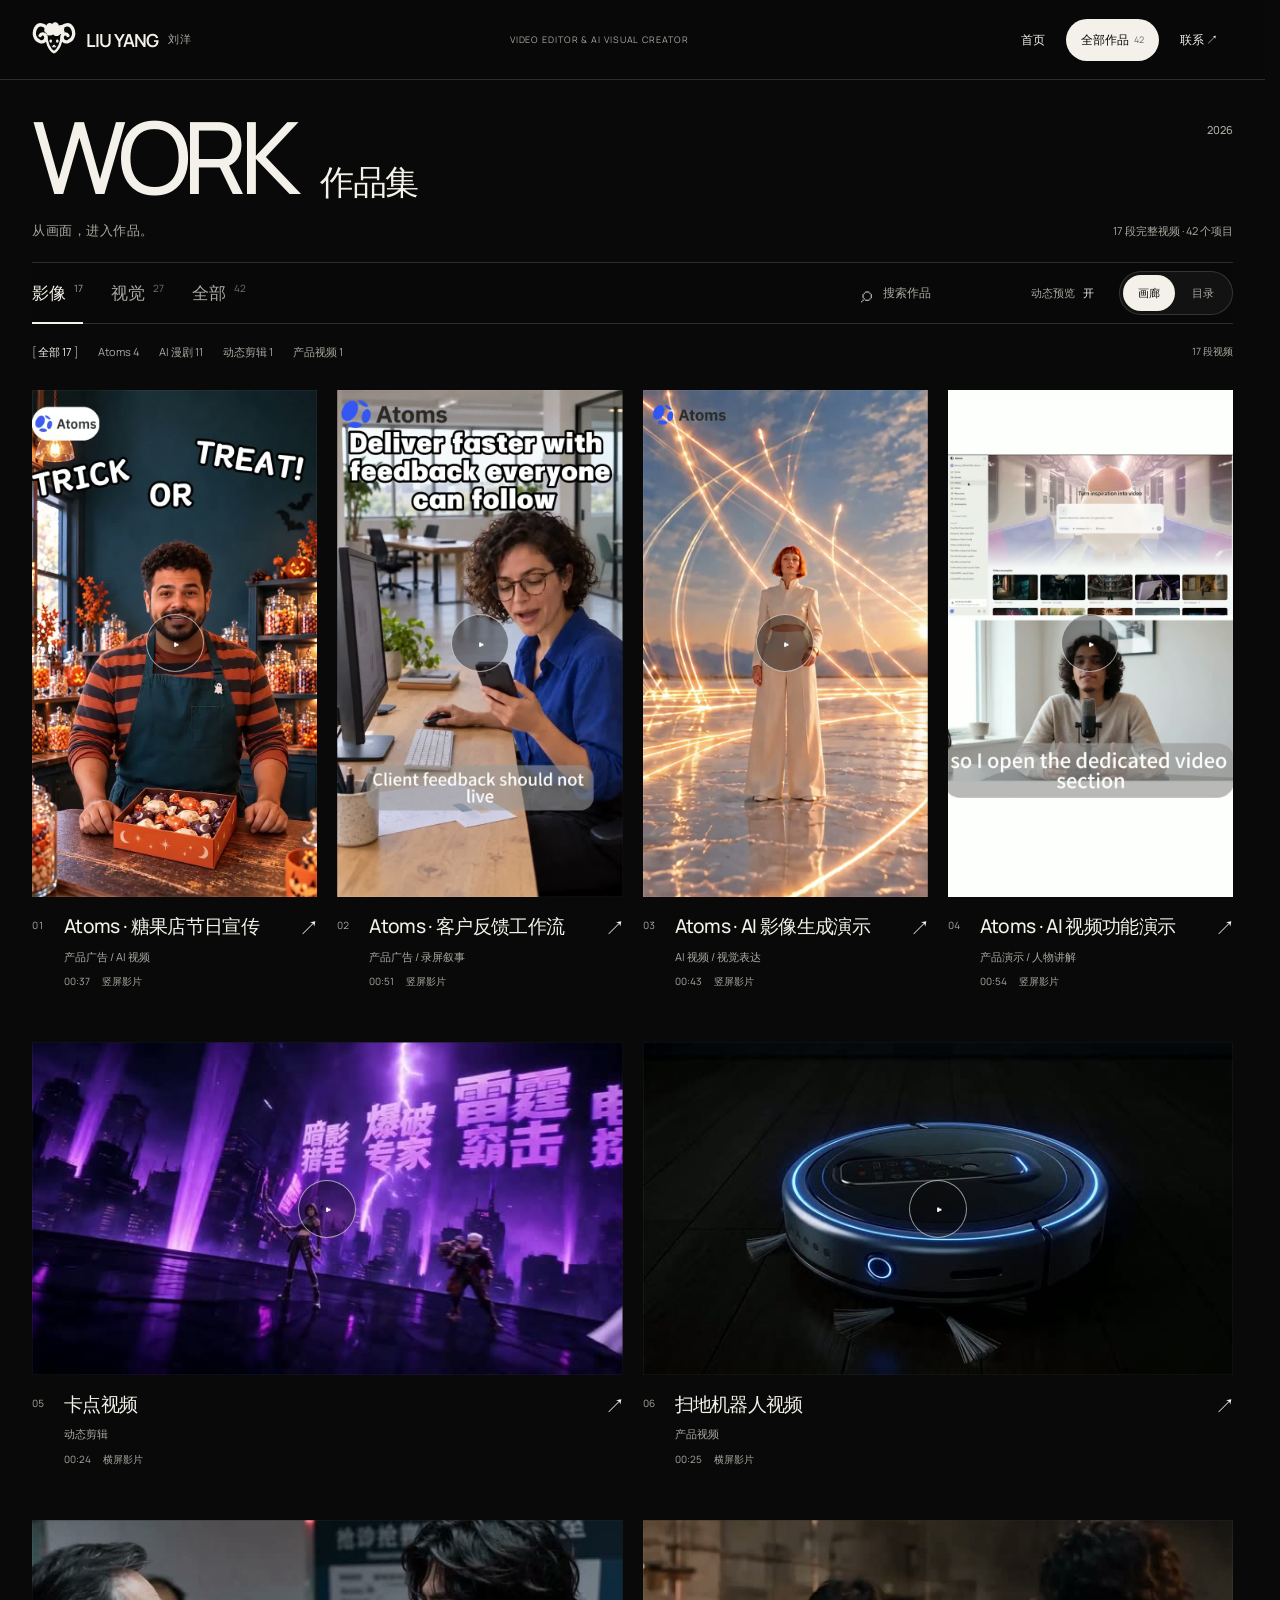
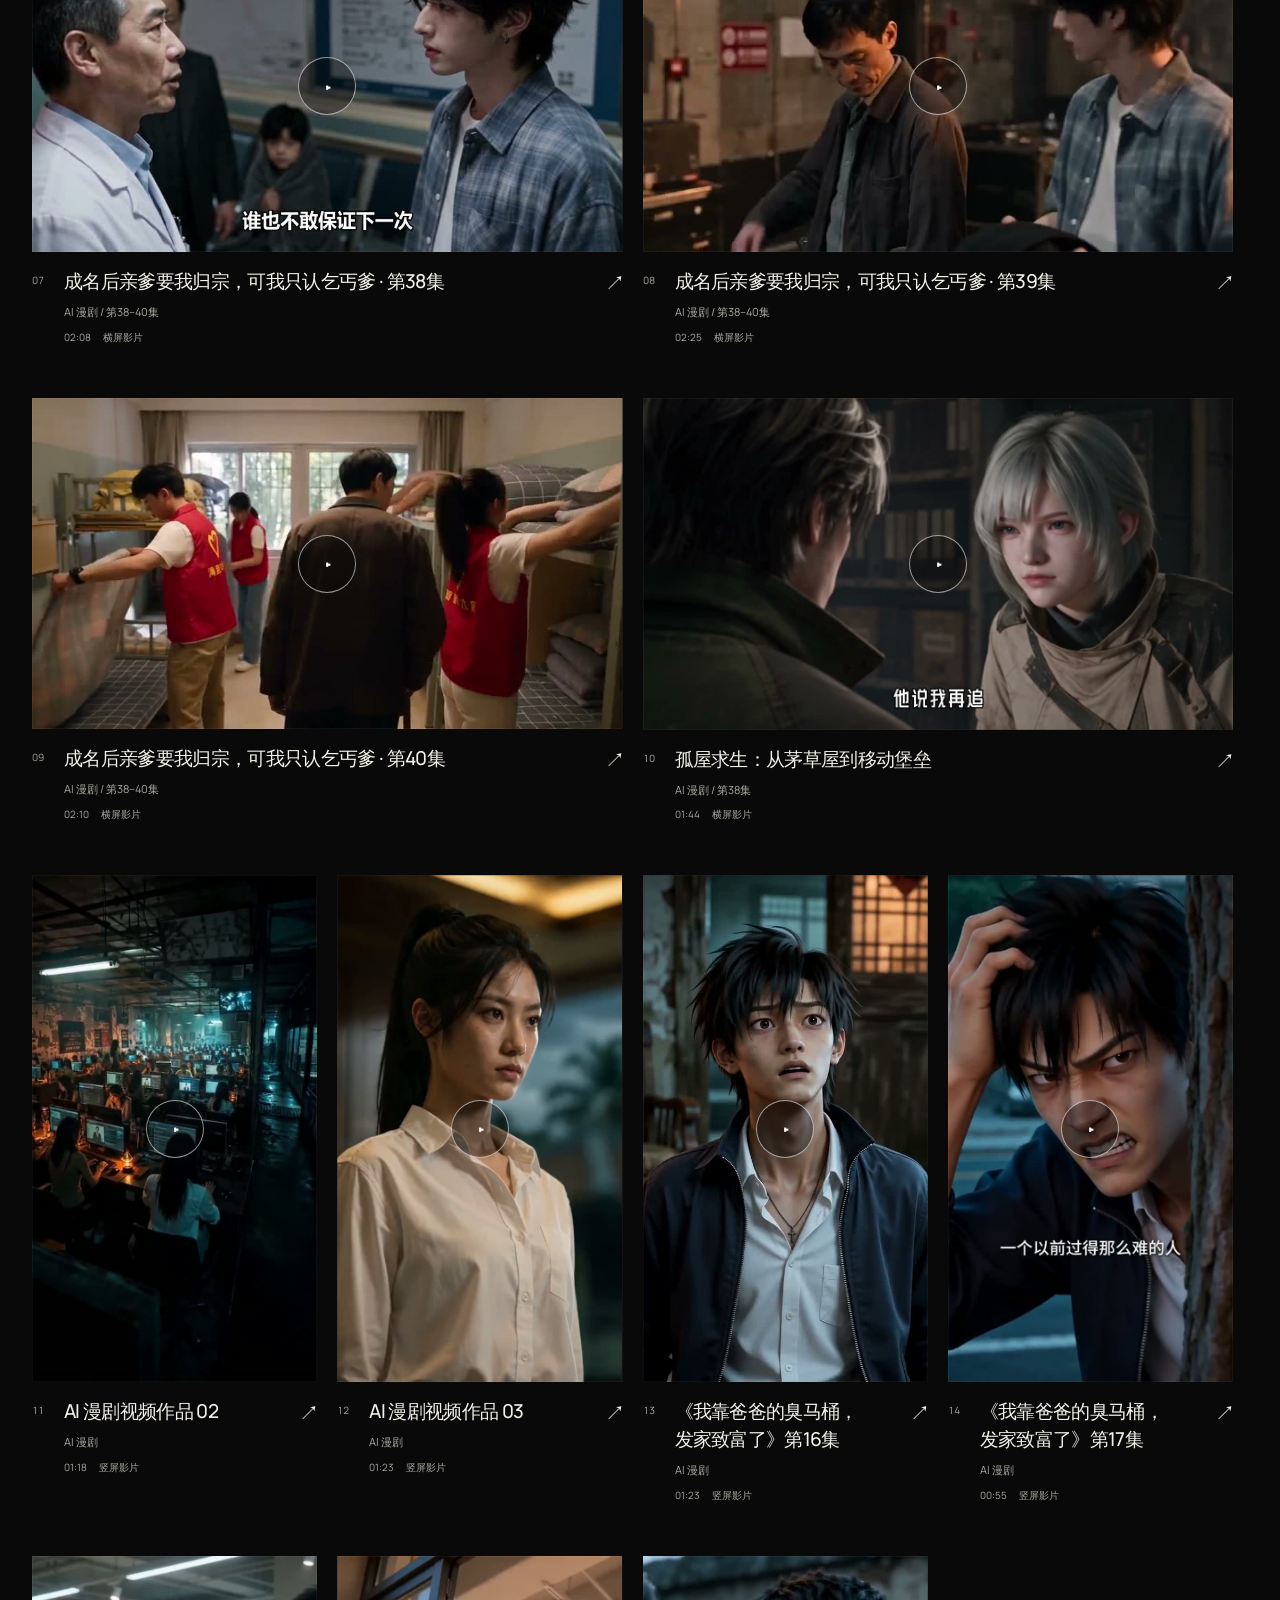
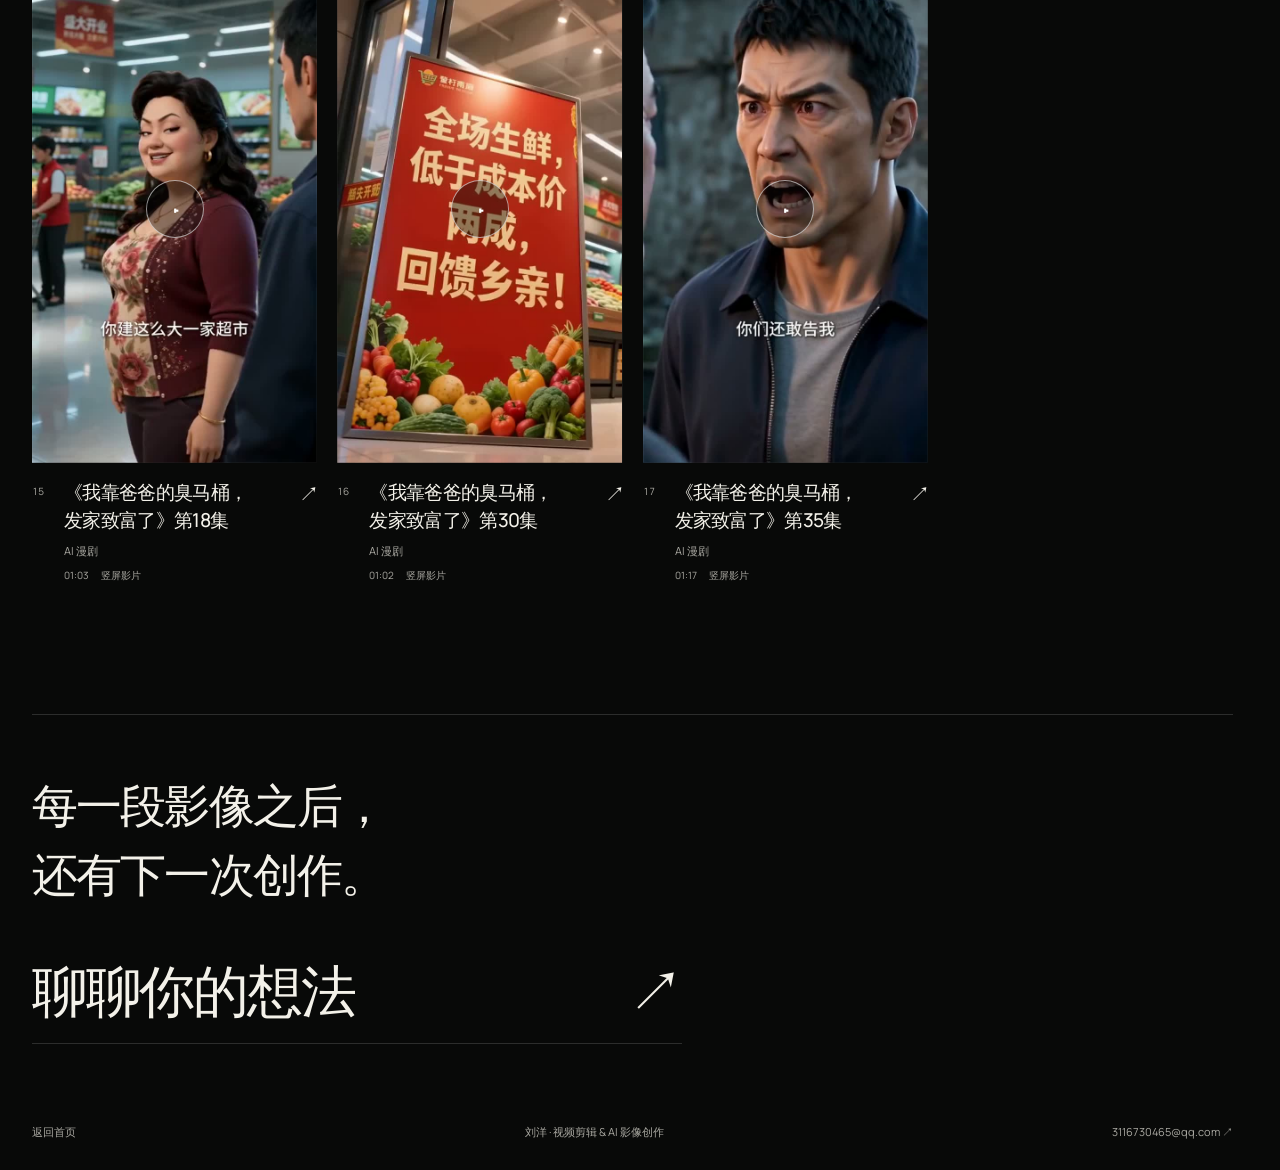
==== works.html @ f95d83c1 "Publish public video portfolio" ====
<!doctype html>
<html lang="zh-CN"><head><meta charset="utf-8"><meta name="viewport" content="width=device-width,initial-scale=1"><meta name="theme-color" content="#080908"><title>全部作品 · 刘洋 LIU YANG</title><meta name="description" content="刘洋的视频剪辑、AI 影像与商业视觉作品。17 段完整视频，42 个项目。"><link rel="icon" href="brand/aries-favicon.svg?v=horn-2" type="image/svg+xml"><link rel="stylesheet" href="works.css"><link rel="stylesheet" href="brand.css"></head><body>
<a class="skip" href="#collection">跳到作品</a>
<header class="archive-nav"><a class="identity brand-lockup" href="index.html" aria-label="刘洋，首页"><img class="brand-symbol" src="brand/aries-mark.svg?v=horn-2" alt="" width="44" height="38"><span class="brand-name">LIU YANG<small>刘洋</small></span></a><span class="nav-discipline">VIDEO EDITOR & AI VISUAL CREATOR</span><nav aria-label="主导航"><a href="index.html">首页</a><a href="works.html" aria-current="page">全部作品 <small>42</small></a><a href="index.html?panel=contact">联系 ↗</a></nav></header>
<main>
<section class="archive-intro" aria-labelledby="archive-heading"><p class="intro-kicker">影像 / 视觉 / 创作</p><h1 id="archive-heading"><span>WORK</span><span class="intro-translation">作品集</span><sup>2026</sup></h1><div class="intro-caption"><p>从画面，进入作品。</p><span>17 段完整视频 · 42 个项目</span></div></section>
<section id="collection" aria-label="作品目录">
<div class="collection-toolbar"><div class="scope-tabs" role="group" aria-label="作品范围"><button data-scope="video" aria-pressed="true">影像 <small>17</small></button><button data-scope="visual" aria-pressed="false">视觉 <small>27</small></button><button data-scope="all" aria-pressed="false">全部 <small>42</small></button></div><div class="toolbar-right"><div class="search"><label class="sr-only" for="search">搜索作品名称、类型或简介</label><span aria-hidden="true">⌕</span><input id="search" type="search" placeholder="搜索作品" autocomplete="off"><button id="close-search" type="button" aria-label="收起搜索">×</button></div><button id="preview-toggle" aria-pressed="true">动态预览 <span>开</span></button><div class="view-toggle" role="group" aria-label="显示方式"><button data-view="grid" aria-pressed="true" aria-label="画廊视图">画廊</button><button data-view="list" aria-pressed="false" aria-label="目录视图">目录</button></div></div></div>
<div class="filter-line"><div id="filters" role="group" aria-label="按类型筛选"></div><p id="result-count" aria-live="polite">17 段视频</p></div>
<div class="collection-grid" id="collection-grid"></div><div id="empty-state" hidden><h2>没有找到匹配作品</h2><p>试试其他关键词，或返回完整目录。</p><button id="clear-search">清除筛选 ↗</button></div>
</section>
<footer class="archive-footer"><p>每一段影像之后，<br>还有下一次创作。</p><a class="footer-contact" href="index.html?panel=contact">聊聊你的想法 <span>↗</span></a><div class="footer-bottom"><a href="index.html">返回首页</a><span>刘洋 · 视频剪辑 & AI 影像创作</span><a href="mailto:3116730465@qq.com">3116730465@qq.com ↗</a></div></footer>
</main>
<dialog id="project-dialog" aria-labelledby="viewer-title"><div class="viewer-top"><a href="index.html" class="viewer-brand brand-lockup" aria-label="刘洋，首页"><img class="brand-symbol" src="brand/aries-mark.svg?v=horn-2" alt="" width="44" height="38"><span class="brand-name">LIU YANG<small>刘洋</small></span></a><span id="viewer-category"></span><span id="viewer-position"></span><button id="close-viewer" aria-label="关闭作品">返回作品 <span>×</span></button></div><div class="viewer-layout"><div class="viewer-stage"><div id="media-container"></div><p id="media-error" role="status" hidden>媒体文件暂时无法打开，请关闭后重试。</p></div><aside class="viewer-info"><p class="eyebrow" id="viewer-kicker">PROJECT VIEW</p><h2 id="viewer-title"></h2><p id="viewer-meta"></p><div class="summary-block"><span>关于这件作品</span><p id="viewer-summary"></p></div><div id="media-tabs" role="group" aria-label="同一项目的其他内容"></div><div class="viewer-nav"><button id="previous-entry">← 上一部</button><button id="next-entry">下一部 →</button></div><p class="viewer-hint">保持原始画幅 · 点击画面控制播放</p></aside></div></dialog>
<script src="portfolio-data.js"></script><script src="video-meta.js"></script><script src="works.js"></script></body></html>
---- works.css ----
@font-face{font-family:Manrope;src:url(fonts/manrope-variable.woff2) format("woff2");font-weight:200 800;font-display:swap}
:root{--ink:#080908;--paper:#f3f1e9;--muted:#aaa9a2;--rule:#ffffff25;--ease:cubic-bezier(.16,1,.3,1)}*{box-sizing:border-box}html{background:var(--ink);color:var(--paper);font-family:Manrope,"Microsoft YaHei",sans-serif;scroll-behavior:smooth}body{margin:0}button,input{font:inherit}button{cursor:pointer;color:inherit;border:0;background:none}a{color:inherit;text-decoration:none}button,a{-webkit-tap-highlight-color:transparent;touch-action:manipulation}button:focus-visible,a:focus-visible,input:focus-visible{outline:2px solid var(--paper);outline-offset:5px}button:disabled{opacity:.4;cursor:default}.sr-only{position:absolute;width:1px;height:1px;overflow:hidden;clip:rect(0,0,0,0)}.skip{position:fixed;left:20px;top:-100px;padding:12px 20px;background:var(--paper);color:var(--ink);z-index:100}.skip:focus{top:10px}
.archive-nav{height:80px;padding:0 32px;display:flex;align-items:center;justify-content:space-between;gap:20px;border-bottom:1px solid var(--rule);position:sticky;top:0;background:#080908f5;z-index:20}.identity{display:flex;align-items:baseline;gap:13px;font-size:25px;letter-spacing:-1px;font-weight:600;white-space:nowrap}.identity span{font-size:13px;font-weight:400;letter-spacing:2px}.nav-discipline{font-size:9px;letter-spacing:.1em;color:var(--muted)}.archive-nav nav{display:flex;gap:6px}.archive-nav nav a{font-size:12px;min-height:42px;padding:11px 15px;border-radius:30px;display:flex;align-items:center;gap:5px;transition:background .25s,color .25s}.archive-nav nav a:hover{background:#ffffff18}.archive-nav nav a[aria-current]{background:var(--paper);color:var(--ink)}.archive-nav small{font-size:9px;opacity:.6}main{margin:0 32px}.archive-intro{padding:40px 0 35px}.intro-kicker{font-size:11px;letter-spacing:.16em;color:var(--muted);margin:0 0 5px}.archive-intro h1{display:flex;align-items:baseline;gap:27px;font-weight:500;font-size:clamp(80px,9.4vw,150px);line-height:1.05;letter-spacing:-.075em;margin:0;overflow:hidden}.archive-intro h1>span{animation:title-enter .8s var(--ease) both}.archive-intro h1 .intro-translation{font-size:.34em;letter-spacing:-.04em;animation-delay:.08s}.archive-intro h1 sup{font-size:11px;letter-spacing:0;align-self:flex-start;margin-top:20px;margin-left:auto;color:var(--muted)}.intro-caption{display:flex;align-items:baseline;justify-content:space-between;margin-top:18px;color:var(--muted);gap:15px}.intro-caption p{margin:0;font-size:13px;letter-spacing:.04em}.intro-caption>span{font-size:11px}@keyframes title-enter{from{transform:translateY(100%)}to{transform:none}}
.collection-toolbar{display:flex;align-items:center;justify-content:space-between;gap:20px;position:sticky;top:80px;z-index:12;background:#080908f8;padding:12px 0;border-top:1px solid var(--rule);border-bottom:1px solid var(--rule)}.scope-tabs{display:flex;gap:28px}.scope-tabs button{min-height:44px;padding:9px 0;color:var(--muted);font-size:17px;white-space:nowrap;position:relative}.scope-tabs small{font-size:10px;vertical-align:super;margin-left:5px;opacity:.65}.scope-tabs button[aria-pressed=true]{color:var(--paper)}.scope-tabs button::after{position:absolute;content:"";bottom:-13px;left:0;right:0;height:2px;background:var(--paper);transform:scaleX(0);transform-origin:left;transition:transform .3s var(--ease)}.scope-tabs button[aria-pressed=true]::after{transform:scaleX(1)}.scope-tabs button:hover{color:#fff}.toolbar-right{display:flex;align-items:center;gap:25px}.search{display:flex;align-items:center;gap:9px;min-height:44px}.search>span[aria-hidden]{font-size:22px;line-height:1;color:var(--muted)}.search input{border:0;background:transparent;width:125px;min-width:0;font-size:12px;min-height:40px;color:var(--paper);outline-offset:0}.search input::placeholder{color:var(--muted)}#preview-toggle{min-height:44px;font-size:11px;color:var(--muted);white-space:nowrap;padding:0}#preview-toggle span{color:var(--paper);margin-left:6px}#preview-toggle:hover{color:#fff}.view-toggle{display:flex;gap:2px;padding:3px;background:#ffffff0b;border:1px solid var(--rule);border-radius:30px}.view-toggle button{min-height:36px;padding:8px 15px;font-size:11px;border-radius:30px;color:var(--muted);transition:background .25s,color .25s}.view-toggle button[aria-pressed=true]{background:var(--paper);color:var(--ink)}.filter-line{display:flex;justify-content:space-between;align-items:center;gap:15px;padding:14px 0 23px}#filters{display:flex;flex-wrap:wrap;gap:4px 20px}#filters button{font-size:11px;min-height:40px;padding:8px 0;color:var(--muted);white-space:nowrap;transition:color .25s}#filters button[aria-pressed=true]{color:var(--paper)}#filters button[aria-pressed=true]::before{content:"[ ";color:var(--muted)}#filters button[aria-pressed=true]::after{content:" ]";color:var(--muted)}#filters button:hover{color:#fff}#result-count{font-size:10px;white-space:nowrap;margin:0;color:var(--muted)}
.collection-grid{display:grid;grid-template-columns:repeat(12,minmax(0,1fr));gap:52px 20px;min-height:200px;align-items:start}.work-card{grid-column:span 6;min-width:0;text-align:left;display:flex;flex-direction:column;padding:0;color:var(--paper);position:relative}.work-card.is-portrait{grid-column:span 3}.work-card.is-image{grid-column:span 4}.card-media{width:100%;aspect-ratio:var(--ratio,16/9);background:#131513;position:relative;overflow:hidden;display:block;isolation:isolate}.card-media img,.card-preview{width:100%;height:100%;position:absolute;inset:0;object-fit:contain;display:block}.card-media img{transition:opacity .35s,transform .8s var(--ease)}.card-preview{opacity:0;transition:opacity .45s;background:var(--ink)}.is-previewing .card-preview{opacity:1}.is-previewing .card-media img{opacity:0}.card-media::after{content:"";position:absolute;inset:0;box-shadow:inset 0 0 0 1px #ffffff0b;pointer-events:none}.work-card:hover .card-media img{transform:scale(1.012)}.play-mark{position:absolute;left:50%;top:50%;transform:translate(-50%,-50%);width:58px;height:58px;border:1px solid #ffffff90;border-radius:50%;background:#08090866;display:grid;place-items:center;color:#fff;z-index:2;transition:opacity .25s,background .25s,transform .4s var(--ease);font-size:17px}.play-mark .play-glyph{margin-left:3px}.preview-caption{position:absolute;left:12px;right:12px;bottom:12px;font-size:10px;letter-spacing:.02em;color:#fff;background:#080908cc;border:1px solid #ffffff24;padding:8px 10px;display:flex;justify-content:space-between;opacity:0;transform:translateY(5px);transition:.25s;z-index:3;pointer-events:none}.is-previewing .preview-caption{opacity:1;transform:none}.is-previewing .play-mark{opacity:0}.work-card:focus-visible .play-mark{background:var(--paper);color:var(--ink)}.card-copy{width:100%;padding-top:16px;display:grid;grid-template-columns:22px 1fr 18px;gap:10px;align-items:start}.card-number{font-size:10px;font-variant-numeric:tabular-nums;padding-top:5px;color:var(--muted)}.card-title{font-size:clamp(17px,1.5vw,23px);line-height:1.45;font-weight:500;letter-spacing:-.035em;margin:0;overflow-wrap:anywhere}.card-tag{display:block;font-size:11px;color:var(--muted);margin:7px 0 0;line-height:1.7}.card-details{display:flex;flex-wrap:wrap;gap:5px 12px;margin-top:7px;color:var(--muted);font-size:10px;line-height:1.7}.card-arrow{font-size:20px;line-height:1.5;transition:transform .3s var(--ease)}.work-card:hover .card-arrow{transform:translate(3px,-3px)}.is-reveal-pending .card-media{clip-path:inset(0 0 100% 0);opacity:.2}.is-reveal-pending .card-copy{opacity:0;transform:translateY(14px)}.work-card.is-revealed .card-media{clip-path:inset(0);opacity:1;transition:clip-path .7s var(--ease),opacity .55s;transition-delay:var(--reveal-delay,0ms)}.work-card.is-revealed .card-copy{opacity:1;transform:none;transition:opacity .6s,transform .7s var(--ease);transition-delay:calc(var(--reveal-delay,0ms) + 90ms)}
.collection-grid.is-list{grid-template-columns:1fr;gap:0}.is-list .work-card{grid-column:1;display:grid;grid-template-columns:minmax(0,1fr) 220px;gap:38px;padding:27px 0;border-top:1px solid var(--rule);align-items:center}.is-list .work-card:last-child{border-bottom:1px solid var(--rule)}.is-list .card-media{order:2;aspect-ratio:16/10;max-height:170px}.is-list .card-copy{padding:0;grid-template-columns:50px 1fr 30px;gap:20px}.is-list .card-title{font-size:clamp(23px,2.8vw,42px);letter-spacing:-.045em;line-height:1.3}.is-list .card-number{padding-top:10px}.is-list .card-tag{font-size:12px}.is-list .card-arrow{font-size:26px}.is-list .work-card:hover .card-copy{transform:translateX(8px);transition:transform .4s var(--ease)}.is-list .play-mark{width:46px;height:46px;font-size:14px}.is-list .preview-caption{font-size:9px;left:7px;right:7px;bottom:7px;padding:6px}.is-list .preview-caption>span:last-child{display:none}
#empty-state{text-align:center;padding:90px 20px 120px}#empty-state h2{font-size:32px;font-weight:500}#empty-state p{color:var(--muted);font-size:13px}#empty-state button{border:1px solid var(--rule);border-radius:25px;padding:12px 20px;min-height:44px;margin-top:15px}.archive-footer{margin-top:130px;border-top:1px solid var(--rule);padding:55px 0 30px}.archive-footer>p{font-size:clamp(26px,3.6vw,50px);line-height:1.5;letter-spacing:-.04em;margin:0 0 30px}.footer-contact{display:flex;align-items:center;justify-content:space-between;max-width:650px;font-size:clamp(24px,4.4vw,65px);letter-spacing:-.04em;line-height:1.5;padding:10px 0;border-bottom:1px solid var(--rule)}.footer-contact>span{transition:transform .4s var(--ease)}.footer-contact:hover>span{transform:translate(7px,-7px)}.footer-bottom{display:flex;justify-content:space-between;gap:20px;margin-top:80px;font-size:11px;color:var(--muted)}.footer-bottom a:hover{color:var(--paper)}
#project-dialog{position:fixed;inset:0;max-width:none;max-height:none;width:100%;height:100%;margin:0;padding:0;border:0;background:var(--ink);color:var(--paper);overflow:hidden}#project-dialog::backdrop{background:var(--ink)}#project-dialog[open] .viewer-info{animation:info-enter .55s var(--ease) both}@keyframes info-enter{from{opacity:0;transform:translateY(20px)}to{opacity:1;transform:none}}.viewer-top{height:76px;padding:0 28px;display:flex;align-items:center;gap:25px;border-bottom:1px solid var(--rule)}.viewer-brand{font-size:19px;font-weight:600;letter-spacing:-.06em}.viewer-top>span{font-size:11px;color:var(--muted)}.viewer-top #viewer-position{margin-left:auto;font-size:10px;letter-spacing:.08em}.viewer-top button{min-height:44px;border:1px solid var(--rule);padding:10px 17px;border-radius:25px;font-size:12px;display:flex;gap:22px;align-items:center}.viewer-top button span{font-size:18px;line-height:1}.viewer-top button:hover{background:var(--paper);color:var(--ink)}.viewer-layout{height:calc(100% - 76px);display:grid;grid-template-columns:minmax(0,1fr) 350px}.viewer-stage{min-height:0;min-width:0;position:relative;background:#030403}.viewer-stage #media-container{position:absolute;inset:0;min-width:0;min-height:0;width:100%;height:100%;overflow:hidden}.viewer-stage video,.viewer-stage img{position:absolute;inset:0;width:100%;height:100%;max-width:100%;max-height:100%;min-height:0;object-fit:contain;display:block}.viewer-stage #media-error{position:absolute;top:45%;left:50%;transform:translate(-50%,-50%);background:#151515ee;color:#fff;padding:20px;text-align:center;font-size:12px;line-height:1.7;max-width:300px;z-index:5}.viewer-info{border-left:1px solid var(--rule);padding:35px 28px 22px;overflow:auto;display:flex;flex-direction:column}.eyebrow{font-size:10px;letter-spacing:.12em;line-height:1.6;margin:0 0 24px;color:var(--muted)}.viewer-info h2{font-size:32px;letter-spacing:-.045em;line-height:1.4;font-weight:500;margin:0 0 22px;overflow-wrap:anywhere}.viewer-info #viewer-meta{font-size:10px;color:var(--muted);line-height:1.8;margin:0 0 40px}.summary-block>span{font-size:10px;color:var(--muted);display:block;margin:0 0 12px}.viewer-info #viewer-summary{font-size:12px;line-height:2;margin:0 0 32px;color:#d1d0c8}.summary-block:has(#viewer-summary:empty){display:none}#media-tabs{display:flex;flex-wrap:wrap;gap:8px;margin-bottom:30px}#media-tabs:empty{display:none}#media-tabs button{min-width:44px;min-height:44px;border:1px solid var(--rule);border-radius:23px;padding:8px 14px;font-size:11px}#media-tabs button[aria-pressed=true]{background:var(--paper);color:var(--ink)}.viewer-nav{display:flex;gap:15px;justify-content:space-between;border-top:1px solid var(--rule);padding-top:18px;margin-top:auto}.viewer-nav button{min-height:44px;font-size:12px;padding:8px 0}.viewer-nav button:not(:disabled):hover{color:#fff;text-decoration:underline;text-underline-offset:5px}.viewer-hint{font-size:9px;color:var(--muted);line-height:1.7;margin:25px 0 0}.opening-ghost{position:fixed;left:0;top:0;object-fit:contain;background:#030403;z-index:100;pointer-events:none;transform-origin:top left;will-change:transform,opacity}
::view-transition-old(root){animation:transition-out .18s ease both}::view-transition-new(root){animation:transition-in .35s var(--ease) both}@keyframes transition-out{to{opacity:0}}@keyframes transition-in{from{opacity:0;transform:translateY(8px)}to{opacity:1;transform:none}}
@media(min-width:1800px){main{margin:0 4vw}.archive-nav{padding:0 4vw}.collection-grid{gap:65px 30px}.viewer-layout{grid-template-columns:minmax(0,1fr) 420px}.viewer-info{padding:45px 38px}.viewer-info h2{font-size:38px}}
@media(max-width:1100px){.nav-discipline{display:none}.archive-intro h1{font-size:100px}.scope-tabs{gap:22px}.toolbar-right{gap:16px}.search input{width:100px}.viewer-layout{grid-template-columns:minmax(0,1fr) 300px}.viewer-info{padding:28px 22px}.viewer-info h2{font-size:27px}.viewer-top{padding:0 24px}.collection-grid{gap:40px 18px}.card-title{font-size:18px}.card-copy{grid-template-columns:18px 1fr 16px;gap:8px}}
@media(max-width:800px){main{margin:0 24px}.archive-nav{padding:0 24px}.archive-intro{padding:32px 0 28px}.archive-intro h1{font-size:90px}#preview-toggle{display:none}.scope-tabs{gap:20px}.scope-tabs button{font-size:15px}.search input{width:95px}.work-card.is-portrait{grid-column:span 6}.work-card:not(.is-portrait):not(.is-image){grid-column:span 12}.work-card.is-image{grid-column:span 6}.viewer-layout{height:calc(100% - 76px);display:block;overflow:auto}.viewer-stage{height:65svh;min-height:280px;max-height:720px}.viewer-info{padding:32px;border-left:0;border-top:1px solid var(--rule);display:block}.viewer-info h2{max-width:700px;font-size:32px}.viewer-info #viewer-summary{max-width:680px;font-size:13px}.viewer-info #viewer-meta{margin-bottom:28px}.viewer-nav{margin-top:25px}.viewer-top #viewer-category{max-width:30%;line-height:1.6}.viewer-hint{margin-top:16px}.is-list .work-card{grid-template-columns:minmax(0,1fr) 170px;gap:25px}.is-list .card-copy{grid-template-columns:30px 1fr 20px;gap:10px}.is-list .card-title{font-size:25px}.is-list .card-media{max-height:130px}}
@media(max-width:550px){.archive-nav{height:74px;padding:0 16px;gap:8px}.identity{font-size:20px;gap:7px}.identity span{font-size:10px;letter-spacing:1px}.archive-nav nav{gap:0}.archive-nav nav a{font-size:10px;padding:10px;min-height:44px}.archive-nav small{display:none}main{margin:0 16px}.archive-intro{padding:28px 0 23px}.intro-kicker{font-size:9px;margin-bottom:9px}.archive-intro h1{font-size:74px;gap:14px;letter-spacing:-.075em}.archive-intro h1 .intro-translation{font-size:25px;white-space:nowrap}.archive-intro h1 sup{font-size:9px;margin-top:7px}.intro-caption{margin-top:14px;gap:10px}.intro-caption p{font-size:11px}.intro-caption>span{font-size:9px}.collection-toolbar{top:74px;padding:8px 0;gap:10px;min-height:62px}.scope-tabs{gap:12px}.scope-tabs button{font-size:12px;min-height:44px}.scope-tabs small{font-size:8px;margin-left:3px}.scope-tabs button::after{bottom:-9px}.toolbar-right{gap:7px;min-width:0}.search{gap:4px;min-width:0}.search input{width:76px;font-size:10px;min-height:44px}.search>span[aria-hidden]{font-size:19px}.view-toggle{padding:2px;gap:0}.view-toggle button{font-size:10px;min-height:38px;padding:7px 9px}.filter-line{padding:10px 0 17px;gap:8px}#filters{flex-wrap:nowrap;overflow-x:auto;gap:16px;scrollbar-width:none;min-width:0}#filters::-webkit-scrollbar{display:none}#filters button{font-size:10px;min-height:42px}#result-count{display:none}.collection-grid{gap:28px 12px}.card-copy{padding-top:13px;grid-template-columns:1fr 14px;gap:5px}.card-number{display:none}.card-title{font-size:16px;letter-spacing:-.035em;line-height:1.45}.card-tag{font-size:10px;margin-top:7px;line-height:1.6}.card-details{font-size:9px;margin-top:5px;gap:4px 7px}.card-arrow{font-size:16px}.play-mark{width:44px;height:44px;font-size:13px}.is-list .work-card{grid-template-columns:minmax(0,1fr) 104px;gap:16px;padding:23px 0}.is-list .card-media{max-height:95px;aspect-ratio:4/3}.is-list .card-copy{grid-template-columns:1fr 13px;gap:7px}.is-list .card-title{font-size:21px}.is-list .card-tag{font-size:10px}.is-list .card-arrow{font-size:17px}.is-list .play-mark{width:35px;height:35px;font-size:11px}.is-list .preview-caption{display:none}.archive-footer{margin-top:75px;padding:35px 0 25px}.archive-footer>p{font-size:25px;line-height:1.6;margin-bottom:23px}.footer-contact{font-size:30px}.footer-bottom{display:grid;grid-template-columns:1fr auto;font-size:10px;gap:20px;margin-top:50px}.footer-bottom>span{grid-row:2;grid-column:1/-1}.viewer-top{height:68px;padding:0 16px;gap:13px}.viewer-brand{font-size:16px}.viewer-top #viewer-category{display:none}.viewer-top #viewer-position{font-size:9px}.viewer-top button{font-size:10px;padding:8px 13px;gap:12px;min-height:44px}.viewer-layout{height:calc(100% - 68px)}.viewer-stage{height:61svh;min-height:270px;max-height:650px}.viewer-info{padding:27px 23px}.eyebrow{font-size:9px;margin-bottom:18px}.viewer-info h2{font-size:28px;line-height:1.4;margin-bottom:18px}.viewer-info #viewer-meta{font-size:10px;margin-bottom:28px}.viewer-info #viewer-summary{font-size:13px}.viewer-hint{font-size:9px}.viewer-nav{margin-top:25px}.viewer-nav button{font-size:12px}}
@media(max-width:370px){.archive-nav nav a{padding:10px 8px}.archive-intro h1{font-size:67px;gap:10px}.archive-intro h1 .intro-translation{font-size:22px}.archive-intro h1 sup{font-size:8px}.scope-tabs{gap:10px}.toolbar-right{gap:5px}.search input{width:58px}.view-toggle button{padding:7px 8px}}
@media(prefers-reduced-motion:reduce){*,*::before,*::after{animation:none!important;transition:none!important;scroll-behavior:auto!important}.is-reveal-pending .card-media,.is-reveal-pending .card-copy{clip-path:none;opacity:1;transform:none}.opening-ghost{display:none}.work-card:hover .card-media img,.is-list .work-card:hover .card-copy{transform:none}}

/* Project sequences use the user's actual stills/posters, not decorative placeholders. */
#media-tabs{flex-wrap:nowrap;overflow-x:auto;padding:2px 0 10px;scrollbar-width:thin;scrollbar-color:#ffffff30 transparent}#media-tabs .media-tab{border-radius:0;min-width:110px;max-width:130px;padding:0 0 10px;display:flex;flex-direction:column;gap:10px;align-items:start;border:1px solid var(--rule);background:transparent;color:var(--muted)}.media-tab img{width:100%;height:68px;object-fit:contain;background:#030403}.media-tab span{padding:0 9px;font-size:10px}#media-tabs .media-tab[aria-pressed=true]{border-color:var(--paper);color:var(--paper);background:#ffffff0a}#media-tabs .media-tab:hover{color:var(--paper)}

/* Inner-page references: compact browsing navigation and an actual next-project preview. */
.archive-nav{transition:height .35s var(--ease),margin-bottom .35s var(--ease)}.is-browsing .archive-nav{height:64px;margin-bottom:16px}.is-browsing .nav-discipline{opacity:0}.is-browsing .collection-toolbar{top:64px}.viewer-nav{display:grid;grid-template-columns:65px minmax(0,1fr);align-items:end;gap:15px}.viewer-nav #previous-entry{text-align:left;align-self:start}.viewer-nav #next-entry.has-preview{position:relative;min-height:170px;padding:0;display:flex;flex-direction:column;text-align:left;overflow:hidden;border:1px solid var(--rule);text-decoration:none;background:#101210}.next-project-image{width:100%;height:100px;object-fit:contain;background:#030403;transition:transform .6s var(--ease)}.next-label{font-size:10px;color:var(--muted);padding:11px 12px 0}.next-title{font-size:12px;font-weight:500;line-height:1.6;padding:5px 12px 13px;overflow-wrap:anywhere}.viewer-nav #next-entry.has-preview:hover .next-project-image{transform:scale(1.025)}.viewer-nav #next-entry.has-preview:hover{border-color:#ffffff80}.viewer-nav #next-entry.has-preview:focus-visible{outline-offset:-2px}@media(max-width:800px){.viewer-nav{grid-template-columns:1fr minmax(0,240px)}.viewer-nav #next-entry.has-preview{min-height:190px}.next-project-image{height:125px}}@media(max-width:550px){.is-browsing .archive-nav{height:64px;margin-bottom:10px}.viewer-nav{grid-template-columns:65px minmax(0,1fr);gap:20px}}

.viewer-info h2{ text-wrap:balance }.card-title{text-wrap:pretty}@media(min-width:801px){.archive-intro{padding:24px 0 22px}.intro-kicker{display:none}.archive-intro h1{font-size:clamp(80px,7.8vw,120px)}.intro-caption{margin-top:12px}.collection-toolbar{padding:8px 0}.scope-tabs button::after{bottom:-9px}.filter-line{padding:8px 0 18px}}

.card-title{text-wrap:balance}

@media(max-width:550px){.scope-tabs button{min-width:44px}.view-toggle button{min-height:44px}#filters button{min-height:44px;min-width:44px}}@media(max-width:370px){.scope-tabs{gap:8px}}

html{scrollbar-gutter:stable}html.has-open-viewer{overflow:hidden}.viewer-layout,.viewer-info{overscroll-behavior:contain}

.view-toggle button{white-space:nowrap;flex-shrink:0}#close-search{display:none}@media(max-width:550px){.toolbar-right{flex-shrink:0}.search{position:relative;width:44px;flex:0 0 44px;min-height:44px;gap:0}.search>span[aria-hidden]{font-size:21px;width:20px}.search::after{content:"搜索";font-size:9px;color:var(--muted);position:absolute;left:21px;pointer-events:none}.search input{position:absolute;inset:0;width:44px;height:44px;opacity:0;cursor:text}.search:focus-within{position:absolute;inset:0;width:auto;background:var(--ink);z-index:5;gap:12px}.search:focus-within::after{display:none}.search:focus-within input{position:static;width:100%;opacity:1;font-size:13px;flex:1}.search:focus-within #close-search{display:block;flex:0 0 44px;width:44px;height:44px;font-size:24px;border:1px solid var(--rule);border-radius:50%}.view-toggle button{min-width:39px}.scope-tabs button{white-space:nowrap}}

@media(max-width:550px){.view-toggle button{min-width:44px}}
---- brand.css ----
/* Selected sheep mark. Brand-only styles; film and content logic are unchanged. */
a.brand-lockup,#about-dialog a.brand-lockup{display:inline-flex;align-items:center;gap:10px;width:max-content;min-height:44px;letter-spacing:0;white-space:nowrap;color:#f3f1e9}
a.brand-lockup .brand-symbol{display:block;width:44px;height:38px;object-fit:contain;flex:none;transform:translateY(-1px);transition:transform .35s cubic-bezier(.16,1,.3,1)}
a.brand-lockup .brand-name,#about-dialog a.brand-lockup .brand-name{display:flex;align-items:center;gap:10px;font-family:Manrope,"Microsoft YaHei",sans-serif;font-size:18px;line-height:1;font-weight:650;letter-spacing:-.055em;color:inherit}
a.brand-lockup .brand-name small{font-family:"Microsoft YaHei",sans-serif;font-size:11px;letter-spacing:.1em;font-weight:400;opacity:.7}
a.brand-lockup:hover .brand-symbol,a.brand-lockup:focus-visible .brand-symbol{transform:translate(2px,-2px)}
.viewer-top .brand-lockup .brand-name small{display:none}.viewer-top .brand-lockup .brand-symbol{width:35px;height:31px}.viewer-top .brand-lockup .brand-name{font-size:15px}
@media(max-width:800px){a.brand-lockup,#about-dialog a.brand-lockup{gap:7px}a.brand-lockup .brand-symbol{width:38px;height:33px}a.brand-lockup .brand-name,#about-dialog a.brand-lockup .brand-name{font-size:16px;gap:6px}a.brand-lockup .brand-name small{display:none}}
@media(max-width:550px){a.brand-lockup .brand-symbol{width:32px;height:30px}a.brand-lockup .brand-name{font-size:14px;letter-spacing:-.04em}#about-dialog .about-brand.brand-lockup .brand-name{display:none}#about-dialog .about-brand.brand-lockup .brand-symbol{width:36px;height:33px}#about-dialog .about-brand.brand-lockup{min-width:40px}.viewer-top .brand-lockup .brand-name{display:none}}
@media(prefers-reduced-motion:reduce){a.brand-lockup .brand-symbol{transition:none}a.brand-lockup:hover .brand-symbol,a.brand-lockup:focus-visible .brand-symbol{transform:translateY(-1px)}}
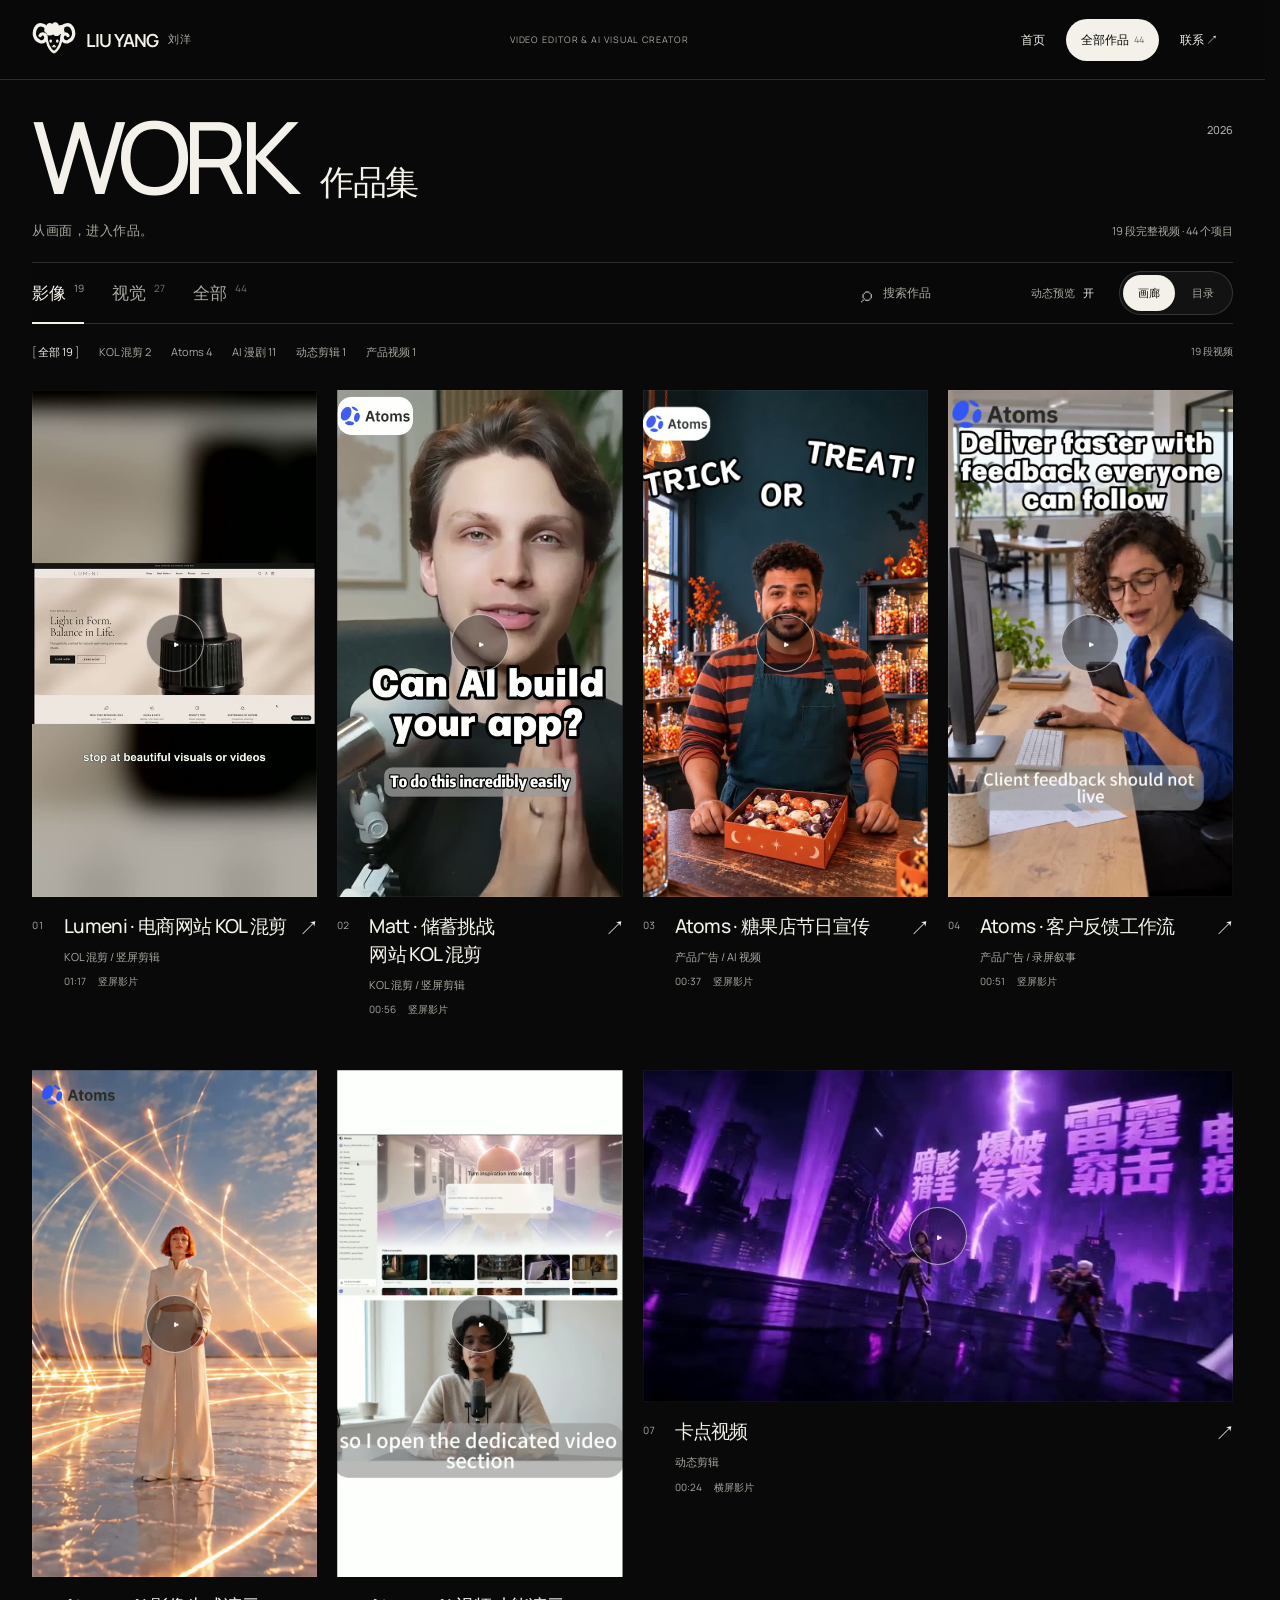
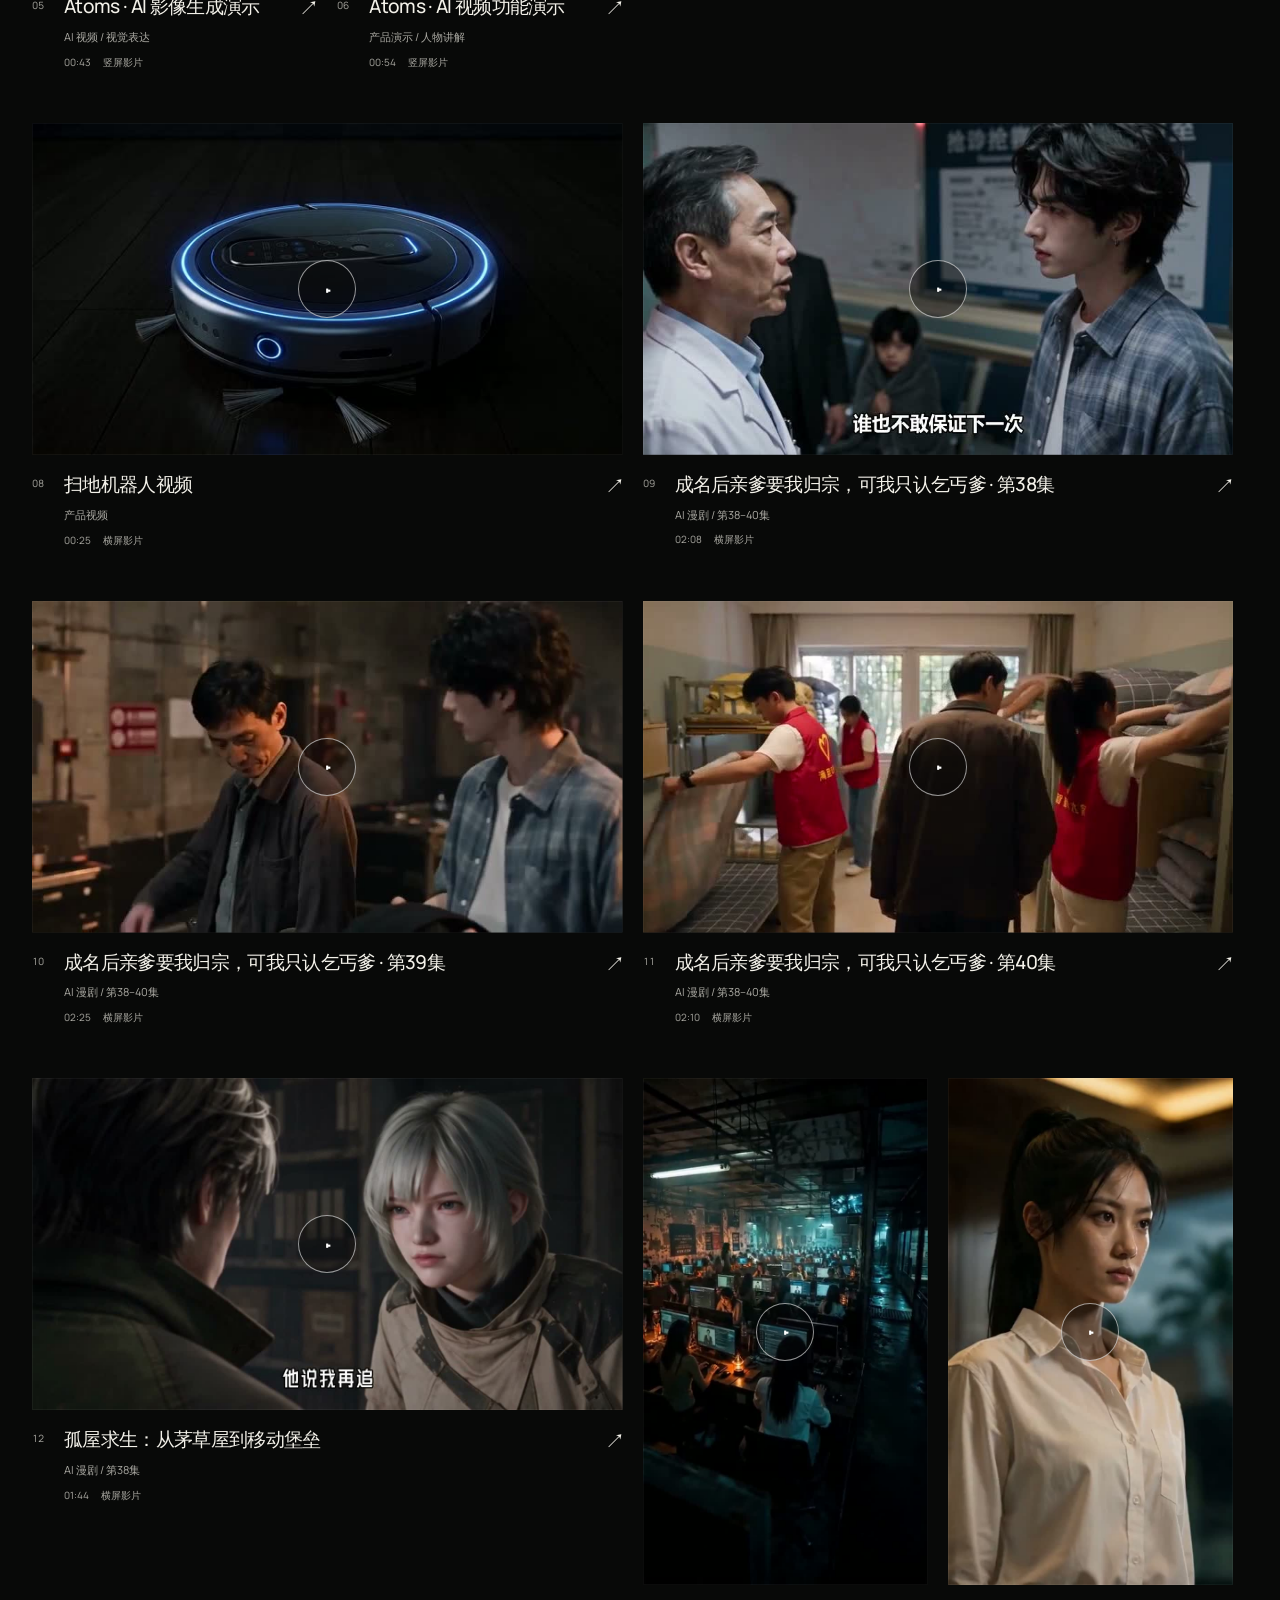
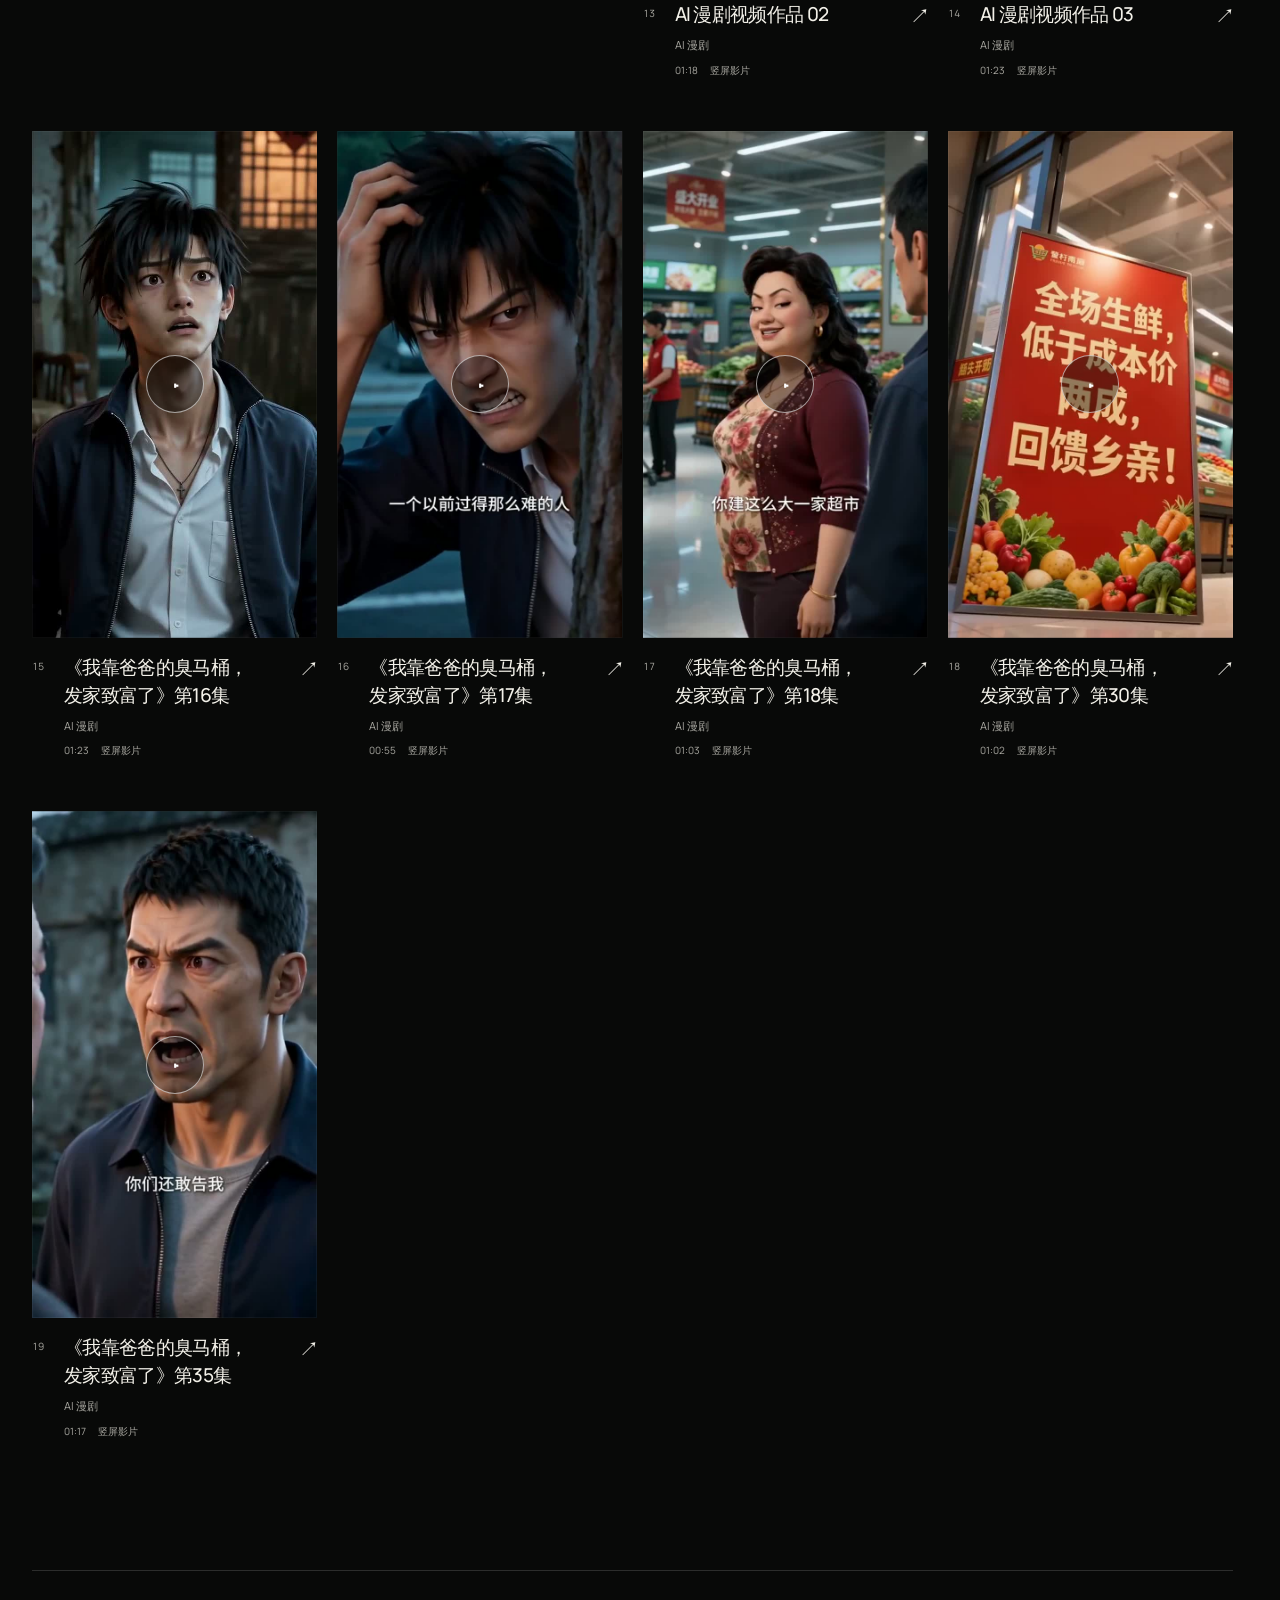
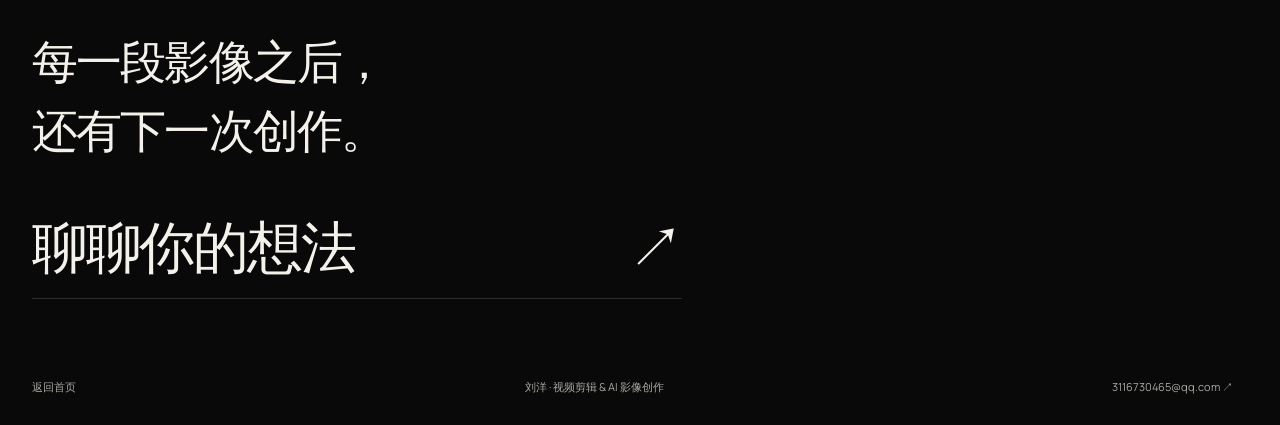
==== commit fb78094f: "Add KOL editing work and Meta ad production experience" ====
--- a/works.html
+++ b/works.html
@@ -1,12 +1,12 @@
 <!doctype html>
-<html lang="zh-CN"><head><meta charset="utf-8"><meta name="viewport" content="width=device-width,initial-scale=1"><meta name="theme-color" content="#080908"><title>全部作品 · 刘洋 LIU YANG</title><meta name="description" content="刘洋的视频剪辑、AI 影像与商业视觉作品。17 段完整视频，42 个项目。"><link rel="icon" href="brand/aries-favicon.svg?v=horn-2" type="image/svg+xml"><link rel="stylesheet" href="works.css"><link rel="stylesheet" href="brand.css"></head><body>
+<html lang="zh-CN"><head><meta charset="utf-8"><meta name="viewport" content="width=device-width,initial-scale=1"><meta name="theme-color" content="#080908"><title>全部作品 · 刘洋 LIU YANG</title><meta name="description" content="刘洋的视频剪辑、AI 影像与商业视觉作品。19 段完整视频，44 个项目。"><link rel="icon" href="brand/aries-favicon.svg?v=horn-2" type="image/svg+xml"><link rel="stylesheet" href="works.css"><link rel="stylesheet" href="brand.css"></head><body>
 <a class="skip" href="#collection">跳到作品</a>
-<header class="archive-nav"><a class="identity brand-lockup" href="index.html" aria-label="刘洋，首页"><img class="brand-symbol" src="brand/aries-mark.svg?v=horn-2" alt="" width="44" height="38"><span class="brand-name">LIU YANG<small>刘洋</small></span></a><span class="nav-discipline">VIDEO EDITOR & AI VISUAL CREATOR</span><nav aria-label="主导航"><a href="index.html">首页</a><a href="works.html" aria-current="page">全部作品 <small>42</small></a><a href="index.html?panel=contact">联系 ↗</a></nav></header>
+<header class="archive-nav"><a class="identity brand-lockup" href="index.html" aria-label="刘洋，首页"><img class="brand-symbol" src="brand/aries-mark.svg?v=horn-2" alt="" width="44" height="38"><span class="brand-name">LIU YANG<small>刘洋</small></span></a><span class="nav-discipline">VIDEO EDITOR & AI VISUAL CREATOR</span><nav aria-label="主导航"><a href="index.html">首页</a><a href="works.html" aria-current="page">全部作品 <small>44</small></a><a href="index.html?panel=contact">联系 ↗</a></nav></header>
 <main>
-<section class="archive-intro" aria-labelledby="archive-heading"><p class="intro-kicker">影像 / 视觉 / 创作</p><h1 id="archive-heading"><span>WORK</span><span class="intro-translation">作品集</span><sup>2026</sup></h1><div class="intro-caption"><p>从画面，进入作品。</p><span>17 段完整视频 · 42 个项目</span></div></section>
+<section class="archive-intro" aria-labelledby="archive-heading"><p class="intro-kicker">影像 / 视觉 / 创作</p><h1 id="archive-heading"><span>WORK</span><span class="intro-translation">作品集</span><sup>2026</sup></h1><div class="intro-caption"><p>从画面，进入作品。</p><span>19 段完整视频 · 44 个项目</span></div></section>
 <section id="collection" aria-label="作品目录">
-<div class="collection-toolbar"><div class="scope-tabs" role="group" aria-label="作品范围"><button data-scope="video" aria-pressed="true">影像 <small>17</small></button><button data-scope="visual" aria-pressed="false">视觉 <small>27</small></button><button data-scope="all" aria-pressed="false">全部 <small>42</small></button></div><div class="toolbar-right"><div class="search"><label class="sr-only" for="search">搜索作品名称、类型或简介</label><span aria-hidden="true">⌕</span><input id="search" type="search" placeholder="搜索作品" autocomplete="off"><button id="close-search" type="button" aria-label="收起搜索">×</button></div><button id="preview-toggle" aria-pressed="true">动态预览 <span>开</span></button><div class="view-toggle" role="group" aria-label="显示方式"><button data-view="grid" aria-pressed="true" aria-label="画廊视图">画廊</button><button data-view="list" aria-pressed="false" aria-label="目录视图">目录</button></div></div></div>
-<div class="filter-line"><div id="filters" role="group" aria-label="按类型筛选"></div><p id="result-count" aria-live="polite">17 段视频</p></div>
+<div class="collection-toolbar"><div class="scope-tabs" role="group" aria-label="作品范围"><button data-scope="video" aria-pressed="true">影像 <small>19</small></button><button data-scope="visual" aria-pressed="false">视觉 <small>27</small></button><button data-scope="all" aria-pressed="false">全部 <small>44</small></button></div><div class="toolbar-right"><div class="search"><label class="sr-only" for="search">搜索作品名称、类型或简介</label><span aria-hidden="true">⌕</span><input id="search" type="search" placeholder="搜索作品" autocomplete="off"><button id="close-search" type="button" aria-label="收起搜索">×</button></div><button id="preview-toggle" aria-pressed="true">动态预览 <span>开</span></button><div class="view-toggle" role="group" aria-label="显示方式"><button data-view="grid" aria-pressed="true" aria-label="画廊视图">画廊</button><button data-view="list" aria-pressed="false" aria-label="目录视图">目录</button></div></div></div>
+<div class="filter-line"><div id="filters" role="group" aria-label="按类型筛选"></div><p id="result-count" aria-live="polite">19 段视频</p></div>
 <div class="collection-grid" id="collection-grid"></div><div id="empty-state" hidden><h2>没有找到匹配作品</h2><p>试试其他关键词，或返回完整目录。</p><button id="clear-search">清除筛选 ↗</button></div>
 </section>
 <footer class="archive-footer"><p>每一段影像之后，<br>还有下一次创作。</p><a class="footer-contact" href="index.html?panel=contact">聊聊你的想法 <span>↗</span></a><div class="footer-bottom"><a href="index.html">返回首页</a><span>刘洋 · 视频剪辑 & AI 影像创作</span><a href="mailto:3116730465@qq.com">3116730465@qq.com ↗</a></div></footer>
